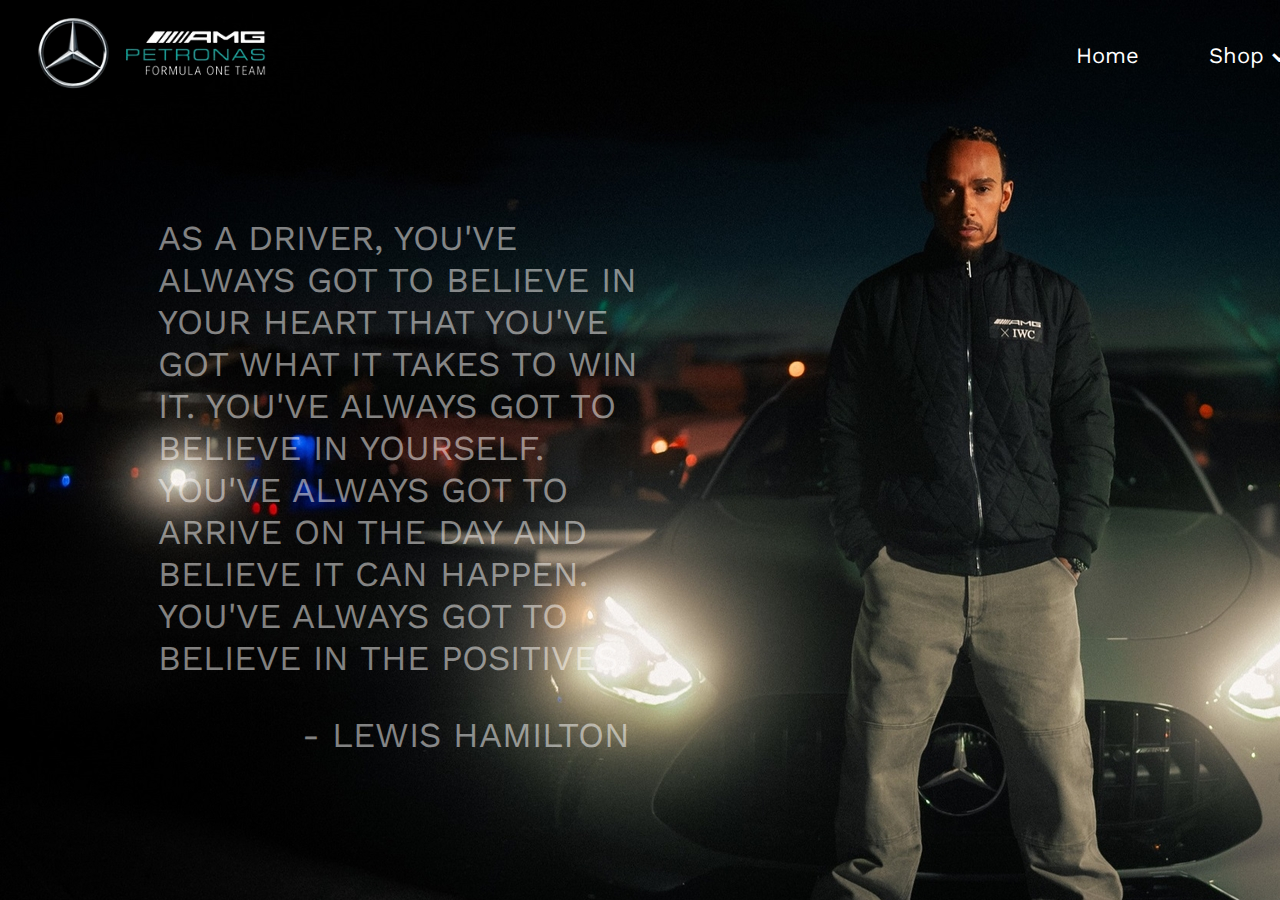
==== index.html @ 0b95987c "Initial Commit" ====
<!DOCTYPE html>
<html lang="en">

<head>
    <meta charset="UTF-8" />
    <meta name="viewport" content="width=device-width, initial-scale=1.0" />
    <title>My Site</title>
    <link rel="stylesheet" href="style.css" />
    <link rel="preconnect" href="https://fonts.googleapis.com">
    <link rel="preconnect" href="https://fonts.gstatic.com" crossorigin>
    <link href="https://fonts.googleapis.com/css2?family=Work+Sans&display=swap" rel="stylesheet">
    <!-- <link href="https://cdn.jsdelivr.net/npm/bootstrap@5.3.2/dist/css/bootstrap.min.css" rel="stylesheet"
        integrity="sha384-T3c6CoIi6uLrA9TneNEoa7RxnatzjcDSCmG1MXxSR1GAsXEV/Dwwykc2MPK8M2HN" crossorigin="anonymous" /> -->
</head>

<body class="indexBodyCls">
    <header class="headerClass">
        <a class="headerObj1" href="index.html"><img class="headerLogo" src="/images/mercedeslogo.png" alt="merclogo"
                style="height: 250px" /></a>
        <a class="headerObj2" href="index.html">Home</a>
        <div class="headerObj3" href="#shop">Shop <div class="shopArrow">&#8964;</div>
            <div class="shopContent">
                <p><a href="officialTeamStore.html">Official Team Store!</a></p>
                <p><a href="driverCards.html">Driver Cards</a></p>
            </div>
        </div>
        <a class="headerObj4" href="partners.html">Partners</a>
        <a class="headerObj5" href="#careers"> Careers</a>
        <div class="headerObj6" href="#about">About <div class="aboutArrow">&#8964;</div>
            <div class="aboutContent">
                <p><a href="ourTeam">Our Team</a></p>
            </div>
        </div>
    </header>
    <div class="quote1">
        <p>As a driver, you've always got to believe in your heart that you've got what it takes to win it. You've
            always got to believe in yourself. You've always got to arrive on the day and believe it can happen. You've
            always got to believe in the positives.</p>
        <p style="color: white;">&nbsp;&nbsp;&nbsp;&nbsp;&nbsp;&nbsp;&nbsp;&nbsp;&nbsp;&nbsp;&nbsp;&nbsp;- Lewis
            Hamilton</p>
    </div>
    <div class="quote2">

    </div>
    <script src="script.js"></script>
    <!-- <script src="https://cdn.jsdelivr.net/npm/bootstrap@5.3.2/dist/js/bootstrap.bundle.min.js"
        integrity="sha384-C6RzsynM9kWDrMNeT87bh95OGNyZPhcTNXj1NW7RuBCsyN/o0jlpcV8Qyq46cDfL"
        crossorigin="anonymous"></script> -->
</body>

</html>
---- style.css ----
@import url('https://fonts.googleapis.com/css2?family=Bebas+Neue&family=Work+Sans&display=swap');
@import url('https://fonts.googleapis.com/css2?family=Bebas+Neue&family=Open+Sans:wght@300&family=Work+Sans&display=swap');

* {
    font-family: 'Work Sans', sans-serif;
}

.indexBodyCls {
    background-image: url('/images/background.jpg');
    background-repeat: no-repeat;
}

.headerClass {
    display: flex;
}

.headerLogo {
    margin-top: -80px;
    margin-left: 18px;
}

.headerObj2 {
    margin-top: 35px;
    margin-left: 800px;
    text-decoration: none;
    font-size: 22px;
    color: white;
    height: 40px;
}

.headerObj3 {
    margin-top: 35px;
    margin-left: 70px;
    text-decoration: none;
    font-size: 22px;
    color: white;
    height: 40px;
}

.headerObj4 {
    margin-top: 35px;
    margin-left: 70px;
    text-decoration: none;
    font-size: 22px;
    color: white;
    height: 40px;
    /* text-decoration-color: none; */
}

.headerObj5 {
    margin-top: 35px;
    margin-left: 70px;
    text-decoration: none;
    font-size: 22px;
    color: white;
    height: 40px;
}

.headerObj6 {
    margin-top: 35px;
    margin-left: 70px;
    text-decoration: none;
    font-size: 22px;
    color: white;
    height: 40px;
}

.headerClass a:hover {
    color: rgb(153, 149, 149);
}

.shopArrow {
    margin-top: -39px;
    margin-left: 56px;
    font-size: 35px;
}

.aboutArrow{
    margin-top: -39px;
    margin-left: 65px;
    font-size: 35px;
}

.shopContent {
    display: none;
    position: absolute;
    /* width: 170px;
    height: 180px; */
    background-color: rgb(153, 149, 149);
    color: black;
    min-width: 100px;
    box-shadow: 0px 8px 16px 0px rgba(0, 0, 0, 0.2);
    margin-top: 5px;
    padding: 0px 0px 0px 0px;
    font-size: 17px;
    z-index: 1;
}

.headerObj3:hover .shopContent {
    display: block;
}

.aboutContent {
    display: none;
    position: absolute;
    background-color: rgb(153, 149, 149);
    color: black;
    min-width: 100px;
    box-shadow: 0px 8px 16px 0px rgba(0, 0, 0, 0.2);
    margin-top: 5px;
    padding: 0px 0px 0px 0px;
    font-size: 17px;
    z-index: 1;
}

.headerObj6:hover .aboutContent {
    display: block;
}

.quote1{
    margin-left: 150px;
    width: 500px;
    height: 200px;
    justify-content: left;
    background-color: transparent;
    opacity: .5;
    /* border-style: solid;
    border-width: 15px; */
    /* border-color: grey; */
    border-radius: 20px;
    font-family: 'Bebas Neue', sans-serif;
    font-size: 35px;
    color: rgb(255, 253, 251);
    text-transform: uppercase;
}

.partnersBodyCls{
    background-image: url('/images/background2.png');
    background-repeat: no-repeat;
    position: absolute;
}

.partnersDiv{
    background-color: black;
    margin-left: 250px;
    margin-top: -130px;
    width: 1300px;
    height: 880px;
    /* justify-content: center; */
    /* background-color: transparent; */
    opacity: .9;
    /* border-style: solid;
    border-width: 15px; */
    /* border-color: grey; */
    border-radius: 40px;
    /* font-family: 'Bebas Neue', sans-serif; */
    font-size: 35px;
    color: rgb(243, 241, 240);
}

.titlePartnercls{
    text-align: center;
    padding-top: 30px;
}

.titlePartnerLogo{
    padding-left: 490px;
}

.principalPartnercls{
    text-align: center;
}

.principalPartnerLogo{
    padding-left: 560px;
}

.teamPartnerscls{
    text-align: center;
}

.teamPartnersLogo{
    padding-left: 100px;
}

.shopContent p a{ 
    color: black;
    text-decoration: none;
}

.shopContent p{ 
    background-color: grey;
    padding: 10px;
    margin: -4px;
}

.shopContent p:hover{
    background-color: green;
}

.shopContent p a:hover{ 
    color: black;
    text-decoration: none;
}

.aboutContent p a {
    color: black;
    text-decoration: none;
}

.aboutContent p{ 
    background-color: grey;
    padding: 10px;
    margin: -4px;
}

.aboutContent p:hover{
    background-color: green;
}

.aboutContent p a:hover{
    color: black;
    text-decoration: none;
}

.sectionOne{
    margin: 0px 0px 0px 0px;
    padding: 20px;
    background-color: black;
    color: white;
}

.sectionTwo{
    background-image: url('/images/driverPoster.png');
    background-position: center;
    background-repeat: no-repeat;
}
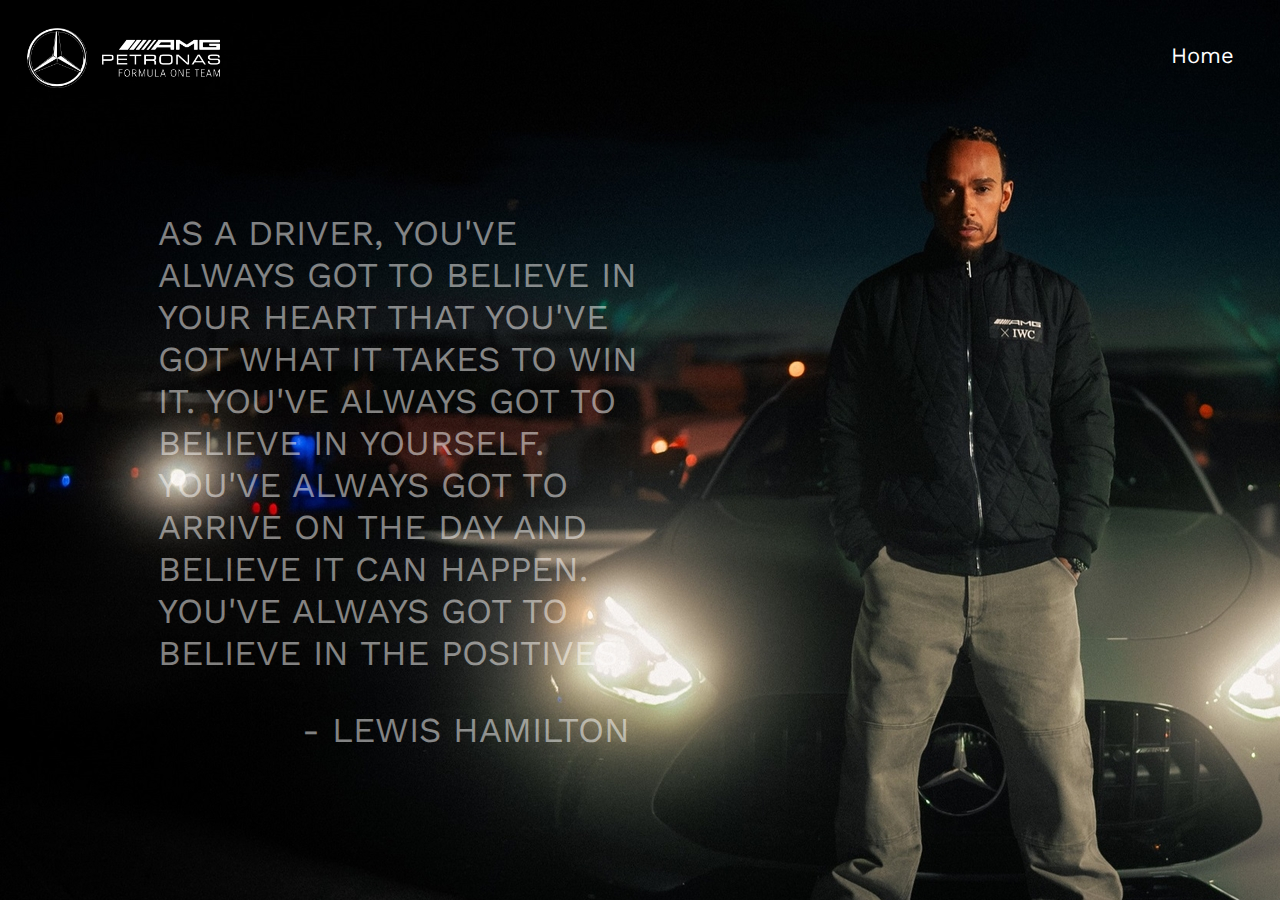
==== commit 415deb62: "Second Commit" ====
--- a/index.html
+++ b/index.html
@@ -15,18 +15,17 @@
 
 <body class="indexBodyCls">
     <header class="headerClass">
-        <a class="headerObj1" href="index.html"><img class="headerLogo" src="/images/mercedeslogo.png" alt="merclogo"
-                style="height: 250px" /></a>
+        <a class="headerObj1" href="index.html"><img class="headerLogo" src="/images/mercedeslogo.png" alt="merclogo" width="195" height="60" /></a>
         <a class="headerObj2" href="index.html">Home</a>
-        <div class="headerObj3" href="#shop">Shop <div class="shopArrow">&#8964;</div>
+        <div class="headerObj3" href="#shop">Shop <div class="shopArrow">&#129171;</div>
             <div class="shopContent">
                 <p><a href="officialTeamStore.html">Official Team Store!</a></p>
-                <p><a href="driverCards.html">Driver Cards</a></p>
+                <p><a href="driverCards.html" target="_blank">Driver Cards</a></p>
             </div>
         </div>
         <a class="headerObj4" href="partners.html">Partners</a>
         <a class="headerObj5" href="#careers"> Careers</a>
-        <div class="headerObj6" href="#about">About <div class="aboutArrow">&#8964;</div>
+        <div class="headerObj6" href="#about">About <div class="aboutArrow">&#129171;</div>
             <div class="aboutContent">
                 <p><a href="ourTeam">Our Team</a></p>
             </div>
--- a/style.css
+++ b/style.css
@@ -15,13 +15,13 @@
 }
 
 .headerLogo {
-    margin-top: -80px;
+    margin-top: 20px;
     margin-left: 18px;
 }
 
 .headerObj2 {
     margin-top: 35px;
-    margin-left: 800px;
+    margin-left: 950px;
     text-decoration: none;
     font-size: 22px;
     color: white;
@@ -70,14 +70,14 @@
 }
 
 .shopArrow {
-    margin-top: -39px;
-    margin-left: 56px;
+    margin-top: -24px;
+    margin-left: 59px;
     font-size: 35px;
 }
 
 .aboutArrow{
-    margin-top: -39px;
-    margin-left: 65px;
+    margin-top: -24px;
+    margin-left: 67px;
     font-size: 35px;
 }
 
@@ -90,7 +90,7 @@
     color: black;
     min-width: 100px;
     box-shadow: 0px 8px 16px 0px rgba(0, 0, 0, 0.2);
-    margin-top: 5px;
+    margin-top: -5px;
     padding: 0px 0px 0px 0px;
     font-size: 17px;
     z-index: 1;
@@ -107,7 +107,7 @@
     color: black;
     min-width: 100px;
     box-shadow: 0px 8px 16px 0px rgba(0, 0, 0, 0.2);
-    margin-top: 5px;
+    margin-top: -5px;
     padding: 0px 0px 0px 0px;
     font-size: 17px;
     z-index: 1;
@@ -118,6 +118,7 @@
 }
 
 .quote1{
+    margin-top: 120px;
     margin-left: 150px;
     width: 500px;
     height: 200px;
@@ -142,10 +143,10 @@
 
 .partnersDiv{
     background-color: black;
-    margin-left: 250px;
-    margin-top: -130px;
+    margin-left: 300px;
+    margin-top: -40px;
     width: 1300px;
-    height: 880px;
+    height: 870px;
     /* justify-content: center; */
     /* background-color: transparent; */
     opacity: .9;
@@ -223,16 +224,115 @@
     text-decoration: none;
 }
 
+.driverCardsHeader{
+    margin: 0px;
+}
+
 .sectionOne{
     margin: 0px 0px 0px 0px;
-    padding: 20px;
+    padding: 5px;
     background-color: black;
     color: white;
+    /* text-align: center; */
+}
+
+.sectionOneTitle a{
+    text-decoration: none;
+    font-size: 10px;
+    color: white;
+    margin-left: 790px;
+}
+
+.sectionOneMercedesF1Site a{
+    text-decoration: none;
+    font-size: 10px;
+    color: white;
+    margin-left: 490px;
+}
+
+.sectionOneLoginResgister a{
+    text-decoration: none;
+    font-size: 10px;
+    color: white;
+    margin-left: 20px;
 }
 
 .sectionTwo{
+    display: flex;
+    background-color: rgb(17,17,17);
+    padding-bottom: 5px;
+    font-size: 13px;
+}
+
+.sectionTwoMercLogo{
+    /* padding: 30px; */
+    margin-top: 10px;
+    margin-left: 20px;
+}
+
+.sectionTwoTeamwear{
+    text-decoration: none;
+    color: white;
+    /* padding: 30px */
+    margin-top: 25px ;
+    margin-left: 400px;
+}
+
+.sectionTwoFanwear {
+    text-decoration: none;
+    color: white;
+    /* padding: 30px; */
+    margin-top: 25px;
+    margin-left: 50px;
+}
+
+.sectionTwoLewishamilton{
+    text-decoration: none;
+    color: white;
+    /* padding: 30px */
+    margin-top: 25px;
+    margin-left: 50px;
+}
+
+.sectionTwoGeorgerussell{
+    text-decoration: none;
+    color: white;
+    /* padding: 30px */
+    margin-top: 25px;
+    margin-left: 50px;
+}
+
+.sectionTwoCollections{
+    text-decoration: none;
+    color: white;
+    /* padding: 30px */
+    margin-top: 25px;
+    margin-left: 50px;
+}
+
+.sectionTwoSale{
+    text-decoration: none;
+    color: white;
+    /* padding: 30px */
+    margin-top: 25px;
+    margin-left: 50px;
+}
+
+/* .sectionShopSearch{
+    text-decoration: none;
+    margin-left: 100px;
+    padding-top: -20px;
+} */
+
+.sectionThree {
     background-image: url('/images/driverPoster.png');
-    background-position: center;
     background-repeat: no-repeat;
-}
-
+    background-size: 100vw;
+    height: 100vh;
+}
+
+.sectionThreedriverCardTitle{
+    font-family: 'Work Sans', sans-serif;
+    text-decoration: none;
+    text-align: center;
+}